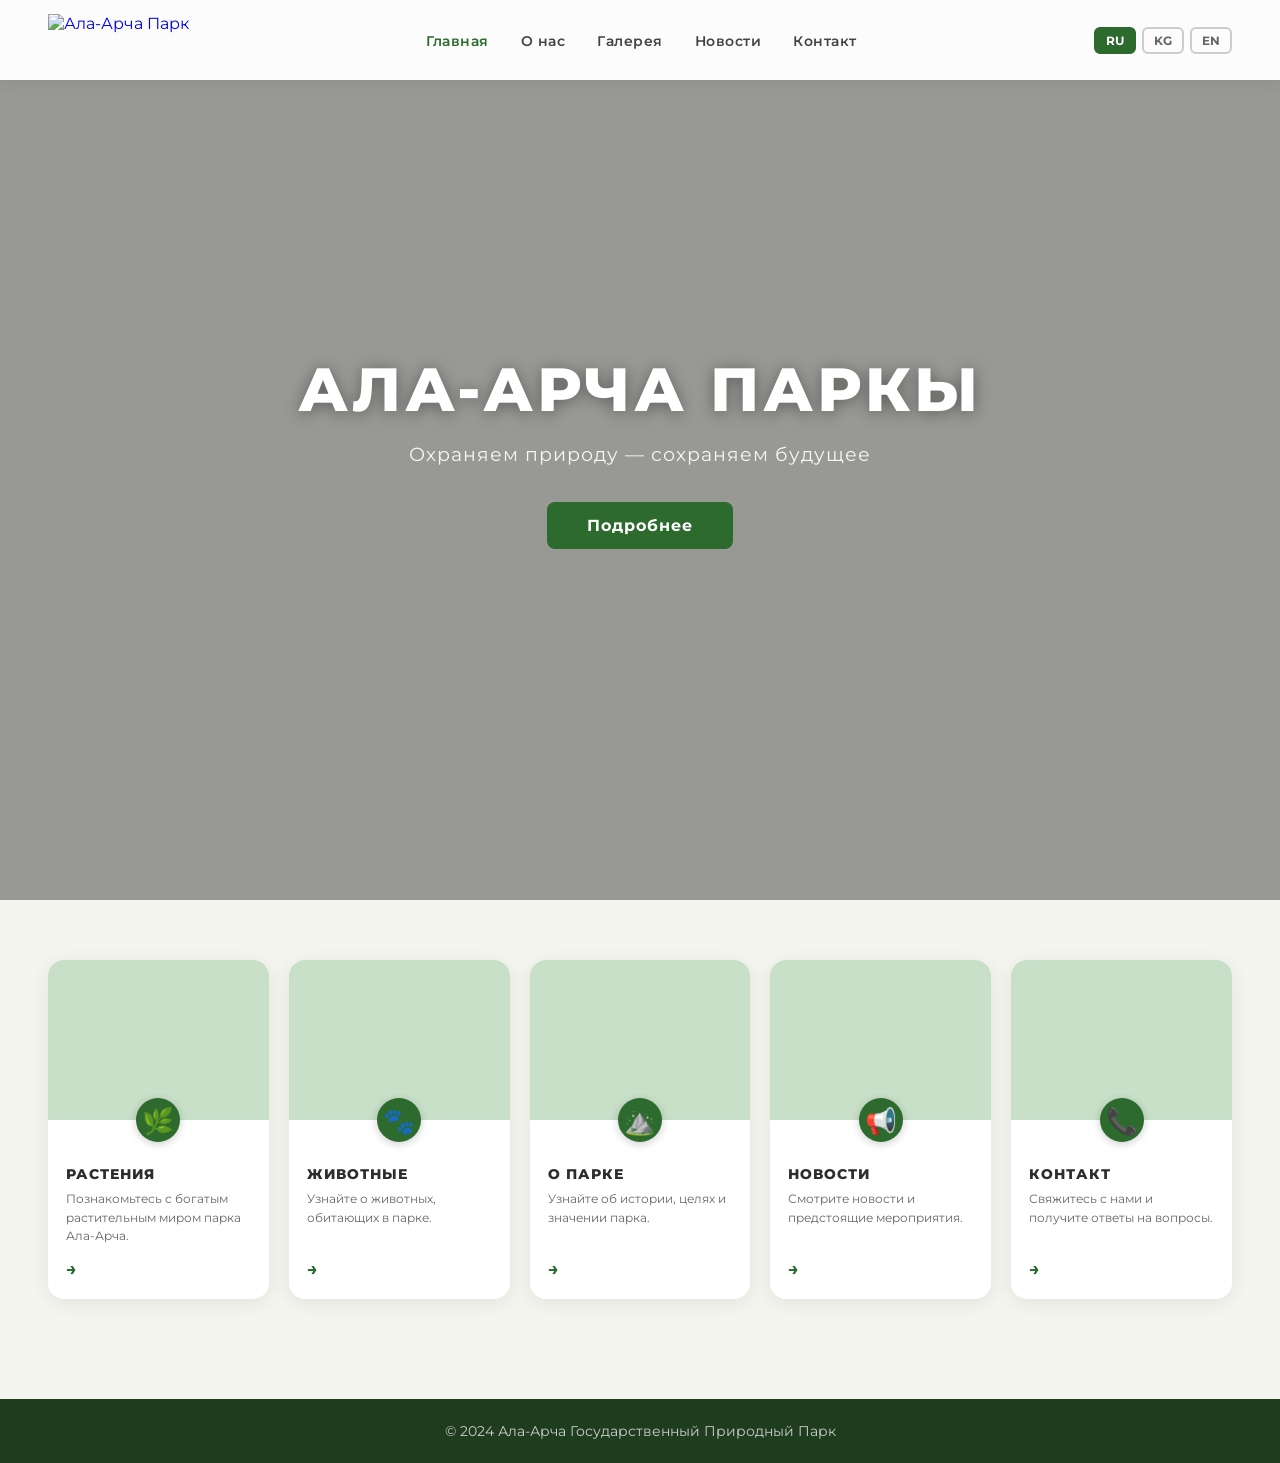
==== index.html @ 592f4a38 "Update site" ====
<!DOCTYPE html>
<html lang="ru">
<head>
  <meta charset="UTF-8" />
  <meta name="viewport" content="width=device-width, initial-scale=1.0"/>
  <title>Ала-Арча Парк</title>
  <link rel="stylesheet" href="style.css" />
  <link href="https://fonts.googleapis.com/css2?family=Montserrat:wght@400;600;700;800&display=swap" rel="stylesheet"/>
</head>
<body>

<!-- NAVBAR -->
<nav class="navbar">
  <a href="index.html" class="nav-logo">
    <img src="images/logo.png" alt="Ала-Арча Парк" />
  </a>
  <ul class="nav-links">
    <li><a href="index.html" class="active" data-i18n="nav_home">Башкы бет</a></li>
    <li><a href="about.html" data-i18n="nav_about">О нас</a></li>
    <li><a href="gallery.html" data-i18n="nav_gallery">Галерея</a></li>
    <li><a href="news.html" data-i18n="nav_news">Жаңылыктар</a></li>
    <li><a href="contact.html" data-i18n="nav_contact">Контакт</a></li>
  </ul>
  <div class="lang-switcher">
    <button onclick="setLang('ru')" class="lang-btn active-lang" id="btn-ru">RU</button>
    <button onclick="setLang('kg')" class="lang-btn" id="btn-kg">KG</button>
    <button onclick="setLang('en')" class="lang-btn" id="btn-en">EN</button>
  </div>
</nav>

<!-- HERO -->
<section class="hero">
  <div class="hero-overlay"></div>
  <div class="hero-content">
    <h1 data-i18n="hero_title">АЛА-АРЧА ПАРКЫ</h1>
    <p data-i18n="hero_subtitle">Жаратылышты коргоо — келечекти коргоо</p>
    <a href="about.html" class="btn-hero" data-i18n="hero_btn">Кененирээк</a>
  </div>
</section>

<!-- CARDS -->
<section class="cards-section">
  <div class="cards-grid">

    <a href="about.html" class="card">
      <div class="card-img" style="background-image:url('images/plants.jpg')"></div>
      <div class="card-icon">🌿</div>
      <div class="card-body">
        <h3 data-i18n="card1_title">ӨСҮМДҮКТӨР</h3>
        <p data-i18n="card1_desc">Арча паркынын бай өсүмдүк дүйнөсү менен таанышыңыз.</p>
        <span class="card-arrow">→</span>
      </div>
    </a>

    <a href="about.html" class="card">
      <div class="card-img" style="background-image:url('images/animals.jpg')"></div>
      <div class="card-icon">🐾</div>
      <div class="card-body">
        <h3 data-i18n="card2_title">ЖАНЫБАРЛАР</h3>
        <p data-i18n="card2_desc">Паркта жашаган жаныбарлар жөнүндө маалымат алыңыз.</p>
        <span class="card-arrow">→</span>
      </div>
    </a>

    <a href="about.html" class="card">
      <div class="card-img" style="background-image:url('images/park.jpg')"></div>
      <div class="card-icon">⛰️</div>
      <div class="card-body">
        <h3 data-i18n="card3_title">ПАРК ЖӨНҮНДӨ</h3>
        <p data-i18n="card3_desc">Тарыхы, максаты жана паркын маанисин тууралуу билиңиз.</p>
        <span class="card-arrow">→</span>
      </div>
    </a>

    <a href="news.html" class="card">
      <div class="card-img" style="background-image:url('images/news.jpg')"></div>
      <div class="card-icon">📢</div>
      <div class="card-body">
        <h3 data-i18n="card4_title">ЖАҢЫЛЫКТАР</h3>
        <p data-i18n="card4_desc">Жаңылыктарды жана иш-чараларды көрүңүз.</p>
        <span class="card-arrow">→</span>
      </div>
    </a>

    <a href="contact.html" class="card">
      <div class="card-img" style="background-image:url('images/contact.jpg')"></div>
      <div class="card-icon">📞</div>
      <div class="card-body">
        <h3 data-i18n="card5_title">КОНТАКТ</h3>
        <p data-i18n="card5_desc">Биз менен байланышып, суроолоруңузга жооп алыңыз.</p>
        <span class="card-arrow">→</span>
      </div>
    </a>

  </div>
</section>

<footer class="footer">
  <p data-i18n="footer_text">© 2024 Ала-Арча Мамлекеттик Жаратылыш Паркы</p>
</footer>

<script src="i18n.js"></script>
<script src="main.js"></script>
</body>
</html>
---- style.css ----
* {
  margin: 0;
  padding: 0;
  box-sizing: border-box;
}

body {
  font-family: 'Montserrat', sans-serif;
  background: #f5f5f0;
  color: #2d2d2d;
}

/* ===== NAVBAR ===== */
.navbar {
  position: fixed;
  top: 0;
  left: 0;
  right: 0;
  z-index: 100;
  display: flex;
  align-items: center;
  justify-content: space-between;
  padding: 14px 48px;
  background: rgba(255,255,255,0.97);
  box-shadow: 0 2px 16px rgba(0,0,0,0.08);
}

.nav-logo {
  display: flex;
  align-items: center;
  text-decoration: none;
}

.nav-logo img {
  height: 52px;
  width: auto;
  object-fit: contain;
  display: block;
}

.nav-links {
  display: flex;
  list-style: none;
  gap: 32px;
}

.nav-links a {
  text-decoration: none;
  font-size: 0.9rem;
  font-weight: 600;
  color: #444;
  letter-spacing: 0.5px;
  transition: color 0.2s;
}

.nav-links a:hover,
.nav-links a.active {
  color: #2d6a2d;
}

.lang-switcher {
  display: flex;
  gap: 6px;
}

.lang-btn {
  background: none;
  border: 2px solid #ccc;
  border-radius: 6px;
  padding: 4px 10px;
  font-size: 0.78rem;
  font-weight: 700;
  cursor: pointer;
  color: #666;
  font-family: 'Montserrat', sans-serif;
  transition: all 0.2s;
}

.lang-btn:hover,
.lang-btn.active-lang {
  background: #2d6a2d;
  border-color: #2d6a2d;
  color: #fff;
}

/* ===== HERO ===== */
.hero {
  position: relative;
  height: 100vh;
  min-height: 600px;
  background: url('images/hero.jpg') center/cover no-repeat;
  display: flex;
  align-items: center;
  justify-content: center;
  text-align: center;
}

.hero-overlay {
  position: absolute;
  inset: 0;
  background: rgba(0,0,0,0.38);
}

.hero-content {
  position: relative;
  z-index: 2;
  color: #fff;
}

.hero-content h1 {
  font-size: 3.8rem;
  font-weight: 800;
  letter-spacing: 4px;
  text-shadow: 0 2px 16px rgba(0,0,0,0.4);
  margin-bottom: 16px;
}

.hero-content p {
  font-size: 1.2rem;
  font-weight: 400;
  letter-spacing: 1px;
  margin-bottom: 36px;
  opacity: 0.92;
}

.btn-hero {
  display: inline-block;
  background: #2d6a2d;
  color: #fff;
  text-decoration: none;
  padding: 14px 40px;
  border-radius: 8px;
  font-size: 1rem;
  font-weight: 700;
  letter-spacing: 1px;
  transition: background 0.2s, transform 0.2s;
}

.btn-hero:hover {
  background: #1e4d1e;
  transform: translateY(-2px);
}

/* ===== CARDS SECTION ===== */
.cards-section {
  padding: 60px 48px;
  background: #f5f5f0;
}

.cards-grid {
  display: grid;
  grid-template-columns: repeat(5, 1fr);
  gap: 20px;
  max-width: 1300px;
  margin: 0 auto;
}

.card {
  background: #fff;
  border-radius: 16px;
  overflow: hidden;
  text-decoration: none;
  color: inherit;
  box-shadow: 0 4px 20px rgba(0,0,0,0.08);
  transition: transform 0.25s, box-shadow 0.25s;
  display: flex;
  flex-direction: column;
}

.card:hover {
  transform: translateY(-6px);
  box-shadow: 0 12px 32px rgba(0,0,0,0.14);
}

.card-img {
  height: 160px;
  background-size: cover;
  background-position: center;
  background-color: #c8dfc8;
  position: relative;
}

.card-icon {
  font-size: 1.6rem;
  background: #2d6a2d;
  color: #fff;
  width: 44px;
  height: 44px;
  border-radius: 50%;
  display: flex;
  align-items: center;
  justify-content: center;
  margin: -22px auto 0;
  position: relative;
  z-index: 2;
  box-shadow: 0 2px 8px rgba(0,0,0,0.2);
}

.card-body {
  padding: 16px 18px 20px;
  flex: 1;
  display: flex;
  flex-direction: column;
}

.card-body h3 {
  font-size: 0.85rem;
  font-weight: 800;
  letter-spacing: 1px;
  color: #2d2d2d;
  margin-bottom: 8px;
  margin-top: 8px;
}

.card-body p {
  font-size: 0.78rem;
  color: #666;
  line-height: 1.5;
  flex: 1;
}

.card-arrow {
  display: block;
  margin-top: 12px;
  font-size: 1.1rem;
  color: #2d6a2d;
  font-weight: 700;
}

/* ===== PAGE HERO (inner pages) ===== */
.page-hero {
  position: relative;
  height: 320px;
  background-size: cover;
  background-position: center;
  display: flex;
  align-items: center;
  justify-content: center;
  margin-top: 70px;
}

.page-hero-content {
  position: relative;
  z-index: 2;
  color: #fff;
  text-align: center;
}

.page-hero-content h1 {
  font-size: 2.8rem;
  font-weight: 800;
  letter-spacing: 3px;
  text-shadow: 0 2px 12px rgba(0,0,0,0.4);
}

/* ===== ABOUT PAGE ===== */
.about-section {
  padding: 70px 48px;
  max-width: 1200px;
  margin: 0 auto;
}

.about-container {
  display: grid;
  grid-template-columns: 1fr 420px;
  gap: 60px;
  align-items: start;
}

.about-text h2 {
  font-size: 1.9rem;
  font-weight: 800;
  color: #2d6a2d;
  margin-bottom: 20px;
}

.about-text p {
  font-size: 1rem;
  line-height: 1.8;
  color: #444;
  margin-bottom: 32px;
}

.about-text h3 {
  font-size: 1.2rem;
  font-weight: 700;
  color: #2d2d2d;
  margin-bottom: 20px;
}

.info-cards {
  display: flex;
  flex-direction: column;
  gap: 16px;
}

.info-card {
  display: flex;
  align-items: flex-start;
  gap: 16px;
  background: #fff;
  border-radius: 12px;
  padding: 18px 20px;
  box-shadow: 0 2px 12px rgba(0,0,0,0.07);
}

.info-icon {
  font-size: 1.8rem;
  flex-shrink: 0;
}

.info-card strong {
  display: block;
  font-size: 0.9rem;
  font-weight: 700;
  color: #2d6a2d;
  margin-bottom: 4px;
}

.info-card p {
  font-size: 0.88rem;
  color: #555;
  line-height: 1.5;
  margin: 0;
}

.about-image img {
  width: 100%;
  border-radius: 16px;
  box-shadow: 0 8px 32px rgba(0,0,0,0.12);
  object-fit: cover;
  height: 420px;
}

/* ===== GALLERY PAGE ===== */
.gallery-section {
  padding: 60px 48px;
  max-width: 1300px;
  margin: 0 auto;
}

.gallery-placeholder {
  text-align: center;
  font-size: 1.1rem;
  color: #888;
  padding: 60px 0;
  font-style: italic;
}

.gallery-grid {
  display: grid;
  grid-template-columns: repeat(3, 1fr);
  gap: 20px;
}

.gallery-grid img {
  width: 100%;
  height: 240px;
  object-fit: cover;
  border-radius: 12px;
  box-shadow: 0 4px 16px rgba(0,0,0,0.1);
  transition: transform 0.25s;
}

.gallery-grid img:hover {
  transform: scale(1.03);
}

/* ===== NEWS PAGE ===== */
.news-section {
  padding: 60px 48px;
  max-width: 1100px;
  margin: 0 auto;
}

.news-grid {
  display: grid;
  grid-template-columns: repeat(2, 1fr);
  gap: 28px;
}

.news-card {
  background: #fff;
  border-radius: 14px;
  overflow: hidden;
  box-shadow: 0 4px 16px rgba(0,0,0,0.08);
}

.news-card img {
  width: 100%;
  height: 200px;
  object-fit: cover;
}

.news-card-body {
  padding: 20px;
}

.news-card-body h3 {
  font-size: 1rem;
  font-weight: 700;
  color: #2d2d2d;
  margin-bottom: 8px;
}

.news-card-body p {
  font-size: 0.85rem;
  color: #666;
  line-height: 1.6;
}

.news-date {
  font-size: 0.75rem;
  color: #2d6a2d;
  font-weight: 600;
  margin-bottom: 8px;
}

/* ===== CONTACT PAGE ===== */
.contact-section {
  padding: 60px 48px;
  max-width: 1000px;
  margin: 0 auto;
}

.contact-grid {
  display: grid;
  grid-template-columns: repeat(3, 1fr);
  gap: 28px;
  margin-top: 20px;
}

.contact-card {
  background: #fff;
  border-radius: 14px;
  padding: 36px 24px;
  text-align: center;
  box-shadow: 0 4px 16px rgba(0,0,0,0.08);
}

.contact-icon {
  font-size: 2.4rem;
  margin-bottom: 14px;
}

.contact-card h3 {
  font-size: 1rem;
  font-weight: 700;
  color: #2d6a2d;
  margin-bottom: 10px;
}

.contact-card p {
  font-size: 0.88rem;
  color: #666;
  line-height: 1.6;
}

/* ===== FOOTER ===== */
.footer {
  background: #1e3d1e;
  color: #ccc;
  text-align: center;
  padding: 24px;
  font-size: 0.85rem;
  margin-top: 40px;
}

/* ===== RESPONSIVE ===== */
@media (max-width: 1100px) {
  .cards-grid {
    grid-template-columns: repeat(3, 1fr);
  }
}

@media (max-width: 768px) {
  .navbar {
    padding: 12px 20px;
    flex-wrap: wrap;
    gap: 10px;
  }

  .nav-links {
    gap: 16px;
    flex-wrap: wrap;
  }

  .hero-content h1 {
    font-size: 2.2rem;
  }

  .cards-section {
    padding: 40px 20px;
  }

  .cards-grid {
    grid-template-columns: repeat(2, 1fr);
  }

  .about-container {
    grid-template-columns: 1fr;
  }

  .about-section {
    padding: 40px 20px;
  }

  .contact-grid {
    grid-template-columns: 1fr;
  }

  .gallery-grid {
    grid-template-columns: repeat(2, 1fr);
  }

  .news-grid {
    grid-template-columns: 1fr;
  }
}

@media (max-width: 480px) {
  .cards-grid {
    grid-template-columns: 1fr;
  }

  .gallery-grid {
    grid-template-columns: 1fr;
  }
}
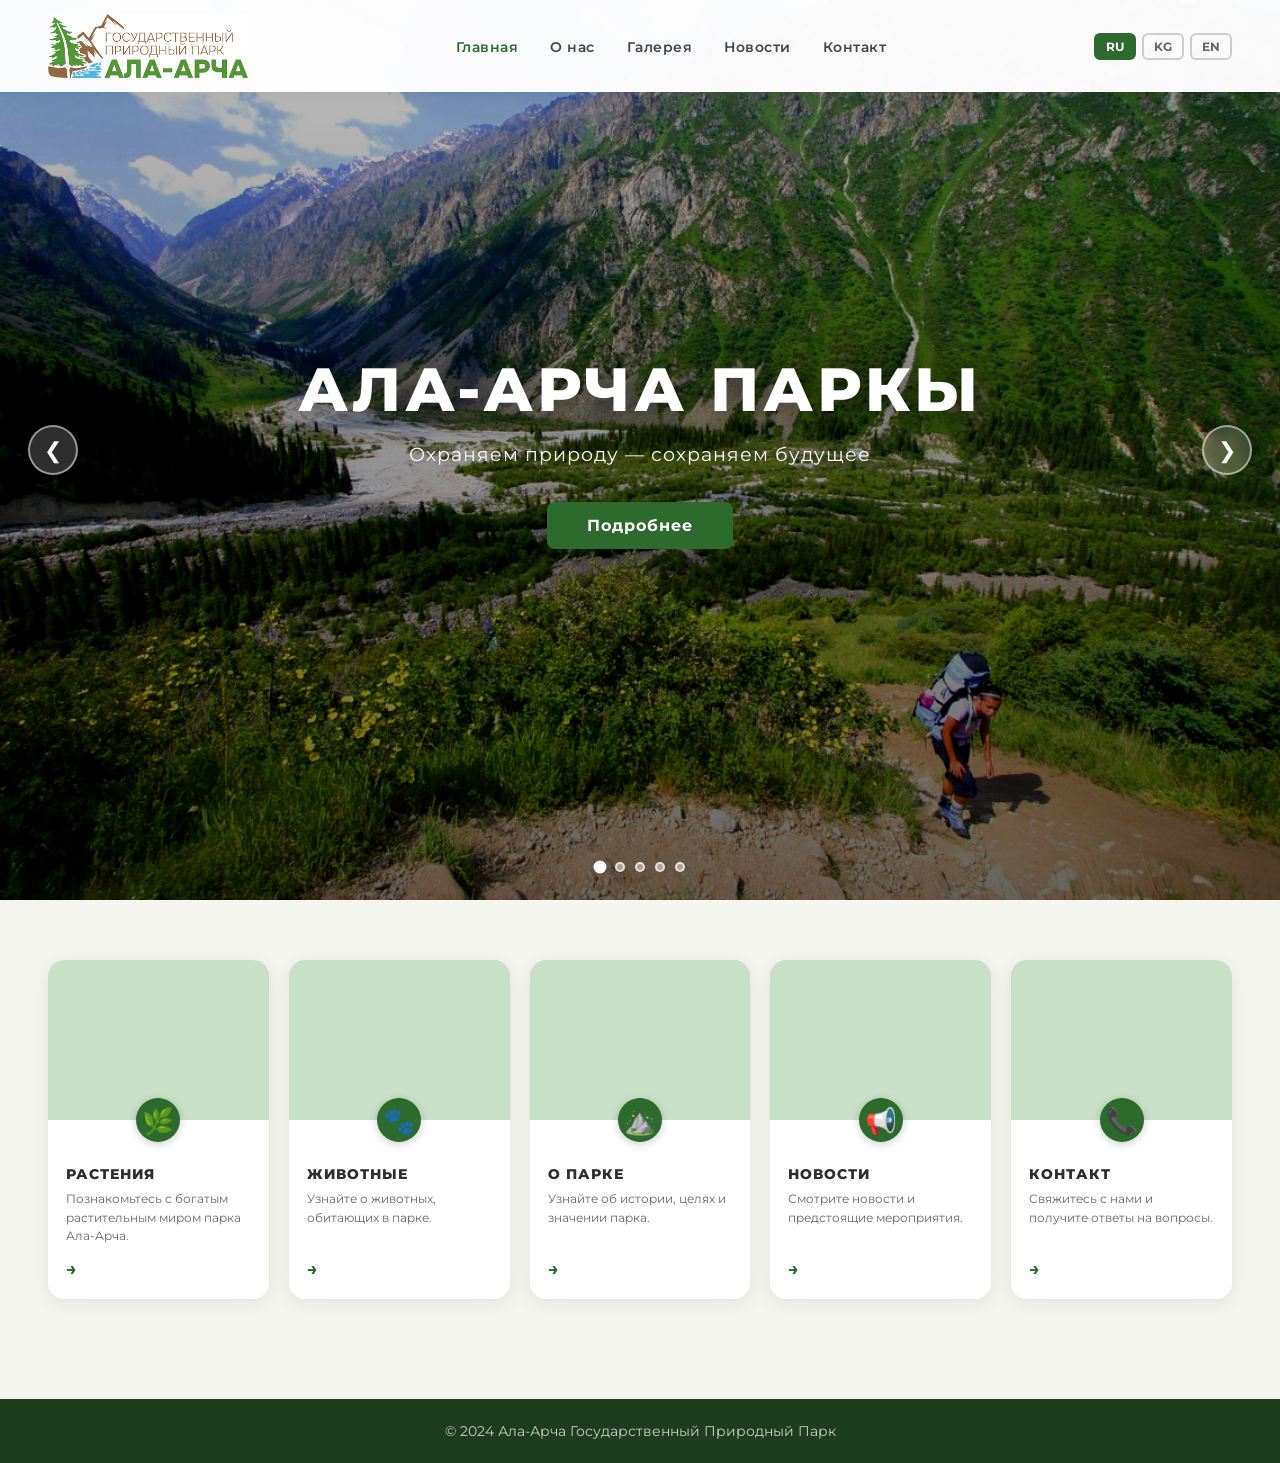
==== commit 28de78d6: "picture" ====
--- a/index.html
+++ b/index.html
@@ -28,14 +28,25 @@
   </div>
 </nav>
 
-<!-- HERO -->
+<!-- HERO SLIDER -->
 <section class="hero">
+  <div class="slider-3d">
+    <div class="slide active" style="background-image:url('images/slide2.jpg')"></div>
+    <div class="slide" style="background-image:url('images/slide3.jpg')"></div>
+    <div class="slide" style="background-image:url('images/slide1.jpg')"></div>
+    <div class="slide" style="background-image:url('images/slide4.jpg')"></div>
+    <div class="slide" style="background-image:url('images/slide5.jpg')"></div>
+  </div>
   <div class="hero-overlay"></div>
   <div class="hero-content">
     <h1 data-i18n="hero_title">АЛА-АРЧА ПАРКЫ</h1>
     <p data-i18n="hero_subtitle">Жаратылышты коргоо — келечекти коргоо</p>
     <a href="about.html" class="btn-hero" data-i18n="hero_btn">Кененирээк</a>
   </div>
+  <!-- Slider controls -->
+  <button class="slider-btn slider-prev" onclick="changeSlide(-1)">&#10094;</button>
+  <button class="slider-btn slider-next" onclick="changeSlide(1)">&#10095;</button>
+  <div class="slider-dots" id="sliderDots"></div>
 </section>
 
 <!-- CARDS -->
--- a/style.css
+++ b/style.css
@@ -32,7 +32,7 @@
 }
 
 .nav-logo img {
-  height: 52px;
+  height: 64px;
   width: auto;
   object-fit: contain;
   display: block;
@@ -83,27 +83,85 @@
   color: #fff;
 }
 
-/* ===== HERO ===== */
+/* ===== HERO SLIDER ===== */
 .hero {
   position: relative;
   height: 100vh;
   min-height: 600px;
-  background: url('images/hero.jpg') center/cover no-repeat;
   display: flex;
   align-items: center;
   justify-content: center;
   text-align: center;
+  overflow: hidden;
+}
+
+.slider-3d {
+  position: absolute;
+  inset: 0;
+  perspective: 1200px;
+  transform-style: preserve-3d;
+}
+
+.slide {
+  position: absolute;
+  inset: 0;
+  background-size: cover;
+  background-position: center;
+  opacity: 0;
+  transform: scale(1.08) translateZ(-80px) rotateY(8deg);
+  transition: opacity 1.2s cubic-bezier(.77,0,.175,1),
+              transform 1.4s cubic-bezier(.77,0,.175,1);
+  will-change: transform, opacity;
+}
+
+.slide.active {
+  opacity: 1;
+  transform: scale(1) translateZ(0px) rotateY(0deg);
+  z-index: 1;
+}
+
+.slide.prev-slide {
+  opacity: 0;
+  transform: scale(0.94) translateZ(-120px) rotateY(-10deg);
+  z-index: 0;
+}
+
+.slide.next-enter {
+  opacity: 0;
+  transform: scale(1.1) translateZ(-60px) rotateY(12deg);
+}
+
+/* Ken Burns zoom on active slide */
+.slide.active::after {
+  content: '';
+  position: absolute;
+  inset: 0;
+  background: inherit;
+  background-size: cover;
+  background-position: center;
+  animation: kenburns 8s ease-in-out infinite alternate;
+}
+
+@keyframes kenburns {
+  0%   { transform: scale(1)    translate(0, 0); }
+  100% { transform: scale(1.06) translate(-1%, -1%); }
 }
 
 .hero-overlay {
   position: absolute;
   inset: 0;
-  background: rgba(0,0,0,0.38);
+  background: linear-gradient(
+    to bottom,
+    rgba(0,0,0,0.25) 0%,
+    rgba(0,0,0,0.45) 60%,
+    rgba(0,0,0,0.6) 100%
+  );
+  z-index: 2;
 }
 
 .hero-content {
   position: relative;
-  z-index: 2;
+  z-index: 3;
   color: #fff;
 }
 
@@ -111,8 +169,9 @@
   font-size: 3.8rem;
   font-weight: 800;
   letter-spacing: 4px;
-  text-shadow: 0 2px 16px rgba(0,0,0,0.4);
+  text-shadow: 0 2px 24px rgba(0,0,0,0.5);
   margin-bottom: 16px;
+  animation: fadeUp 1s ease both;
 }
 
 .hero-content p {
@@ -121,6 +180,12 @@
   letter-spacing: 1px;
   margin-bottom: 36px;
   opacity: 0.92;
+  animation: fadeUp 1s ease 0.2s both;
+}
+
+@keyframes fadeUp {
+  from { opacity: 0; transform: translateY(30px); }
+  to   { opacity: 1; transform: translateY(0); }
 }
 
 .btn-hero {
@@ -134,12 +199,67 @@
   font-weight: 700;
   letter-spacing: 1px;
   transition: background 0.2s, transform 0.2s;
+  animation: fadeUp 1s ease 0.4s both;
 }
 
 .btn-hero:hover {
   background: #1e4d1e;
   transform: translateY(-2px);
 }
+
+/* Slider nav buttons */
+.slider-btn {
+  position: absolute;
+  top: 50%;
+  transform: translateY(-50%);
+  z-index: 10;
+  background: rgba(255,255,255,0.18);
+  border: 2px solid rgba(255,255,255,0.5);
+  color: #fff;
+  font-size: 1.4rem;
+  width: 50px;
+  height: 50px;
+  border-radius: 50%;
+  cursor: pointer;
+  backdrop-filter: blur(6px);
+  transition: background 0.2s, transform 0.2s;
+}
+
+.slider-btn:hover {
+  background: rgba(255,255,255,0.35);
+  transform: translateY(-50%) scale(1.1);
+}
+
+.slider-prev { left: 28px; }
+.slider-next { right: 28px; }
+
+/* Slider dots */
+.slider-dots {
+  position: absolute;
+  bottom: 28px;
+  left: 50%;
+  transform: translateX(-50%);
+  z-index: 10;
+  display: flex;
+  gap: 10px;
+}
+
+.dot {
+  width: 10px;
+  height: 10px;
+  border-radius: 50%;
+  background: rgba(255,255,255,0.45);
+  border: 2px solid rgba(255,255,255,0.7);
+  cursor: pointer;
+  transition: background 0.3s, transform 0.3s;
+}
+
+.dot.active {
+  background: #fff;
+  transform: scale(1.3);
+}
+
+
 
 /* ===== CARDS SECTION ===== */
 .cards-section {
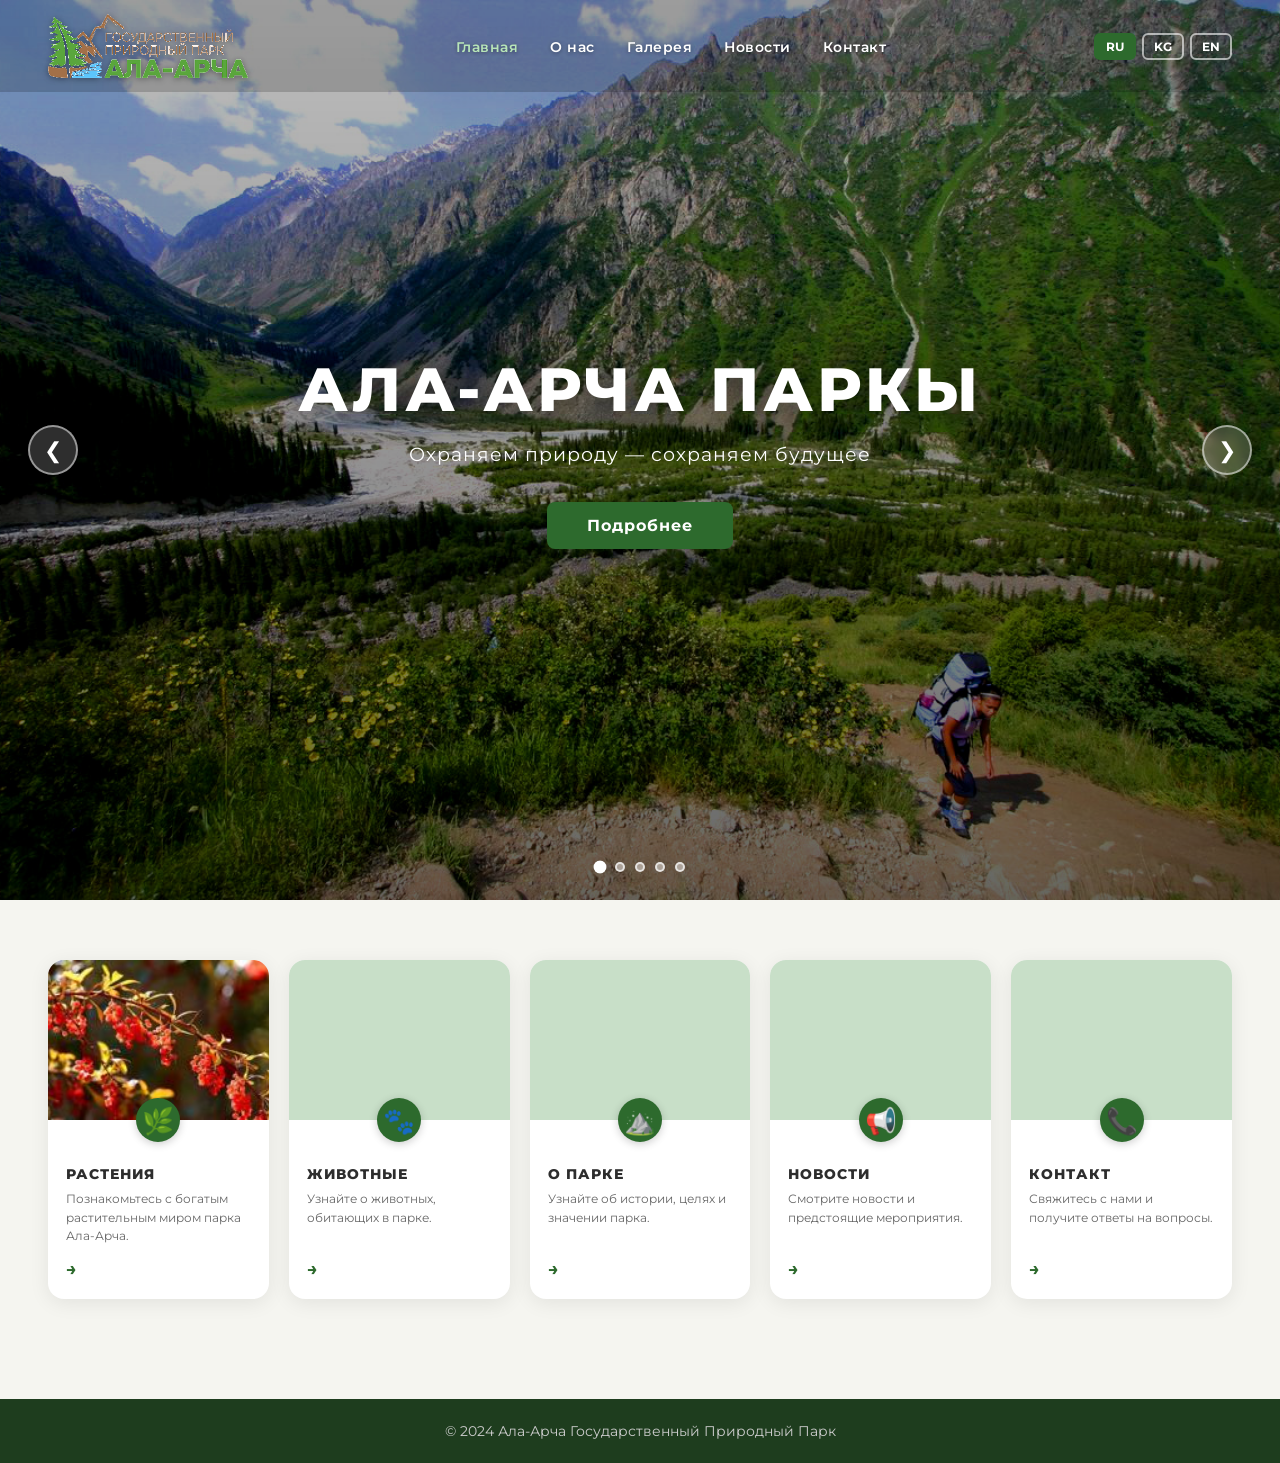
==== commit 2de0dbf8: "flora" ====
--- a/index.html
+++ b/index.html
@@ -53,7 +53,7 @@
 <section class="cards-section">
   <div class="cards-grid">
 
-    <a href="about.html" class="card">
+    <a href="plants.html" class="card">
       <div class="card-img" style="background-image:url('images/plants.jpg')"></div>
       <div class="card-icon">🌿</div>
       <div class="card-body">
--- a/style.css
+++ b/style.css
@@ -9,6 +9,8 @@
   background: #f5f5f0;
   color: #2d2d2d;
 }
+
+/* Hero идёт под навбаром — навбар прозрачный поверх */
 
 /* ===== NAVBAR ===== */
 .navbar {
@@ -23,6 +25,50 @@
   padding: 14px 48px;
   background: rgba(255,255,255,0.97);
   box-shadow: 0 2px 16px rgba(0,0,0,0.08);
+  transition: background 0.3s, box-shadow 0.3s;
+}
+
+/* Прозрачный навбар поверх слайдера на главной */
+.navbar.hero-nav {
+  background: rgba(0,0,0,0.18);
+  box-shadow: none;
+}
+
+.navbar.hero-nav .nav-links a {
+  color: #fff;
+  text-shadow: 0 1px 4px rgba(0,0,0,0.4);
+}
+
+.navbar.hero-nav .nav-links a:hover,
+.navbar.hero-nav .nav-links a.active {
+  color: #b8e6b8;
+}
+
+.navbar.hero-nav .lang-btn {
+  color: #fff;
+  border-color: rgba(255,255,255,0.6);
+}
+
+.navbar.hero-nav .lang-btn.active-lang {
+  background: #2d6a2d;
+  border-color: #2d6a2d;
+  color: #fff;
+}
+
+/* После скролла — белый навбар */
+.navbar.scrolled {
+  background: rgba(255,255,255,0.97);
+  box-shadow: 0 2px 16px rgba(0,0,0,0.08);
+}
+
+.navbar.scrolled .nav-links a {
+  color: #444;
+  text-shadow: none;
+}
+
+.navbar.scrolled .lang-btn {
+  color: #666;
+  border-color: #ccc;
 }
 
 .nav-logo {
@@ -38,6 +84,10 @@
   display: block;
 }
 
+/* На тёмном навбаре поверх слайдера — логотип чуть светлее */
+.navbar.hero-nav .nav-logo img {
+  filter: drop-shadow(0 1px 3px rgba(0,0,0,0.4)) brightness(1.1);
+}
 .nav-links {
   display: flex;
   list-style: none;
@@ -93,6 +143,7 @@
   justify-content: center;
   text-align: center;
   overflow: hidden;
+  margin-top: 0;
 }
 
 .slider-3d {
@@ -452,6 +503,99 @@
   height: 420px;
 }
 
+/* ===== PLANTS PAGE ===== */
+.plants-intro {
+  background: #fff;
+  padding: 50px 48px 30px;
+}
+
+.plants-intro-inner {
+  max-width: 900px;
+  margin: 0 auto;
+  border-left: 5px solid #2d6a2d;
+  padding-left: 28px;
+}
+
+.plants-intro-inner p {
+  font-size: 1.05rem;
+  line-height: 1.85;
+  color: #444;
+  margin-bottom: 16px;
+}
+
+.plants-intro-inner strong {
+  color: #2d6a2d;
+}
+
+.plants-section {
+  padding: 50px 48px 70px;
+  max-width: 1300px;
+  margin: 0 auto;
+}
+
+.plants-section-title {
+  font-size: 1.8rem;
+  font-weight: 800;
+  color: #2d6a2d;
+  margin-bottom: 36px;
+  text-align: center;
+  letter-spacing: 1px;
+}
+
+.plants-grid {
+  display: grid;
+  grid-template-columns: repeat(3, 1fr);
+  gap: 28px;
+}
+
+.plant-card {
+  background: #fff;
+  border-radius: 16px;
+  overflow: hidden;
+  box-shadow: 0 4px 20px rgba(0,0,0,0.09);
+  transition: transform 0.25s, box-shadow 0.25s;
+}
+
+.plant-card:hover {
+  transform: translateY(-6px);
+  box-shadow: 0 12px 32px rgba(0,0,0,0.14);
+}
+
+.plant-img-wrap {
+  width: 100%;
+  height: 240px;
+  overflow: hidden;
+}
+
+.plant-img-wrap img {
+  width: 100%;
+  height: 100%;
+  object-fit: cover;
+  transition: transform 0.5s ease;
+  display: block;
+}
+
+.plant-card:hover .plant-img-wrap img {
+  transform: scale(1.06);
+}
+
+.plant-card-body {
+  padding: 20px 22px 24px;
+}
+
+.plant-card-body h3 {
+  font-size: 1.05rem;
+  font-weight: 700;
+  color: #2d2d2d;
+  margin-bottom: 10px;
+}
+
+.plant-card-body p {
+  font-size: 0.88rem;
+  color: #666;
+  line-height: 1.65;
+}
+
 /* ===== GALLERY PAGE ===== */
 .gallery-section {
   padding: 60px 48px;
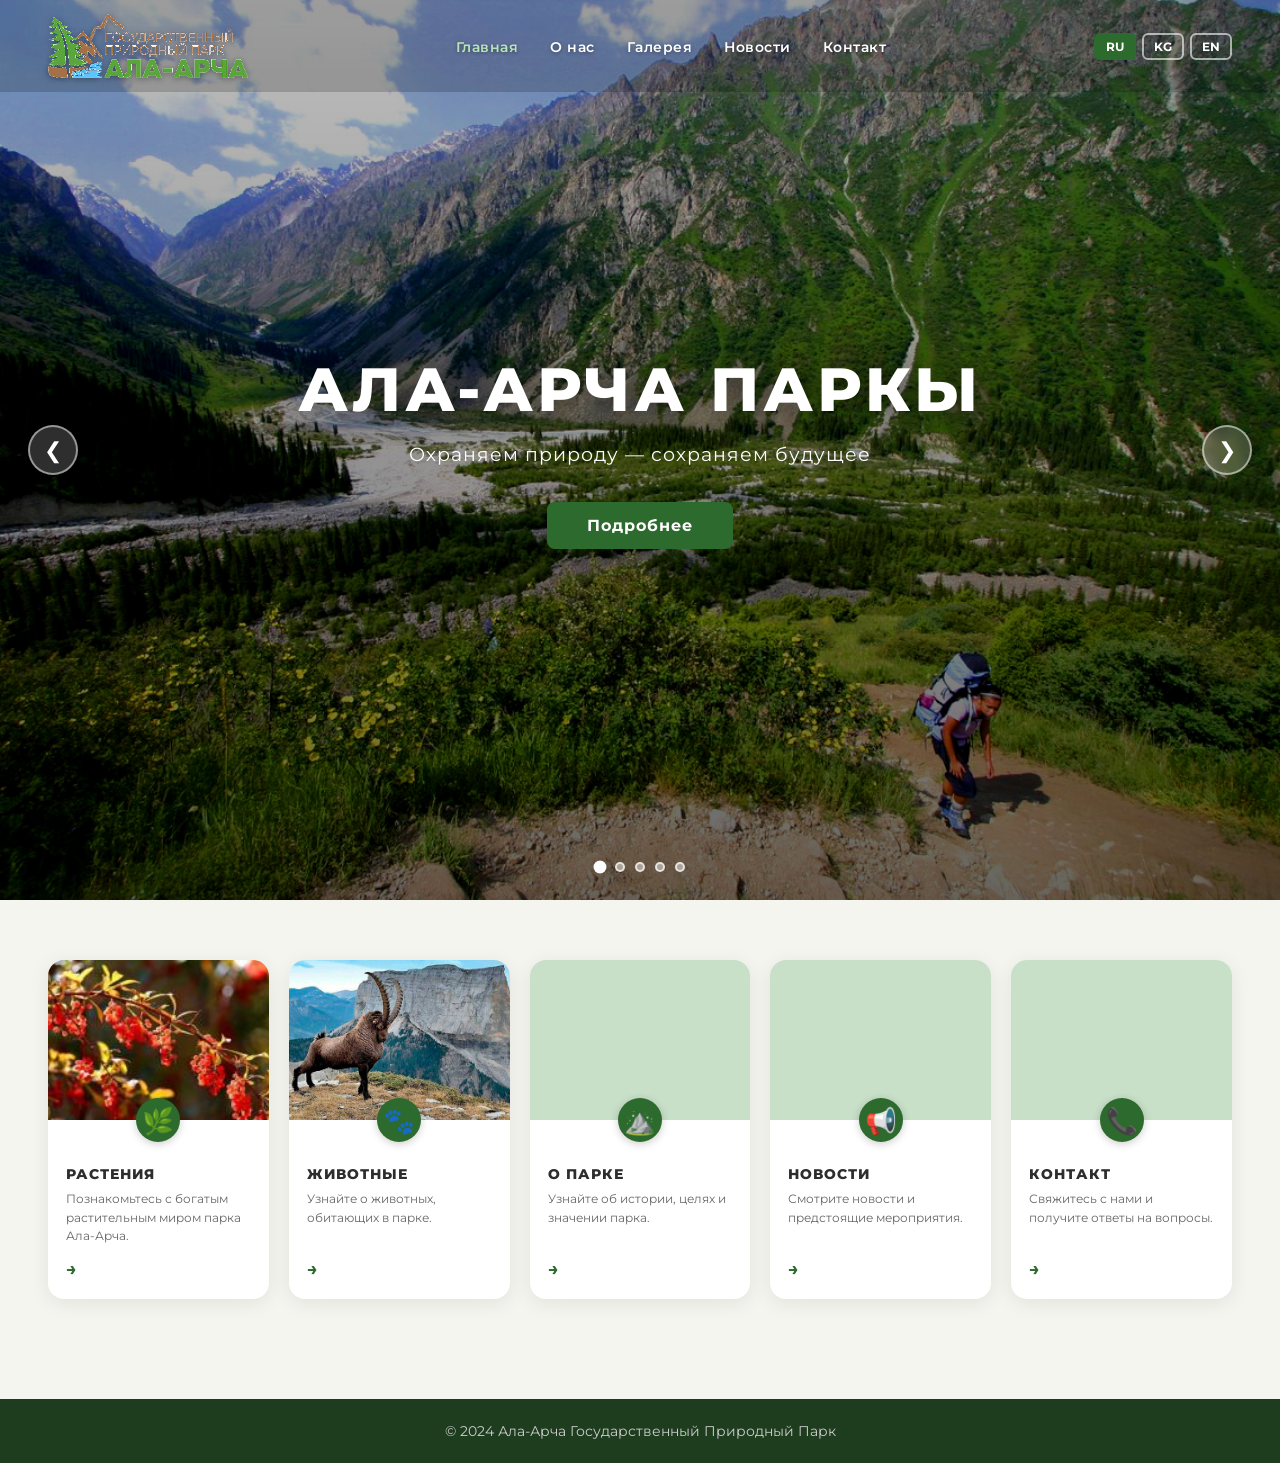
==== commit c905cbde: "fauna" ====
--- a/index.html
+++ b/index.html
@@ -63,8 +63,8 @@
       </div>
     </a>
 
-    <a href="about.html" class="card">
-      <div class="card-img" style="background-image:url('images/animals.jpg')"></div>
+    <a href="animals.html" class="card">
+      <div class="card-img" style="background-image:url('images/animals_hero.jpg')"></div>
       <div class="card-icon">🐾</div>
       <div class="card-body">
         <h3 data-i18n="card2_title">ЖАНЫБАРЛАР</h3>
--- a/style.css
+++ b/style.css
@@ -401,13 +401,14 @@
 /* ===== PAGE HERO (inner pages) ===== */
 .page-hero {
   position: relative;
-  height: 320px;
+  height: 420px;
   background-size: cover;
   background-position: center;
   display: flex;
   align-items: center;
   justify-content: center;
-  margin-top: 70px;
+  margin-top: 0;
+  padding-top: 70px; /* компенсация высоты навбара */
 }
 
 .page-hero-content {
@@ -421,7 +422,16 @@
   font-size: 2.8rem;
   font-weight: 800;
   letter-spacing: 3px;
-  text-shadow: 0 2px 12px rgba(0,0,0,0.4);
+  text-shadow: 0 2px 16px rgba(0,0,0,0.6);
+}
+
+/* Оверлей на page-hero — лёгкий, не мутный */
+.page-hero .hero-overlay {
+  background: linear-gradient(
+    to bottom,
+    rgba(0,0,0,0.15) 0%,
+    rgba(0,0,0,0.35) 100%
+  );
 }
 
 /* ===== ABOUT PAGE ===== */
@@ -504,6 +514,81 @@
 }
 
 /* ===== PLANTS PAGE ===== */
+
+/* Hero на странице растений — под навбаром без белой полосы */
+.plants-hero {
+  position: relative;
+  height: 480px;
+  background: url('images/flora_buzina.jpg') center/cover no-repeat;
+  display: flex;
+  align-items: center;
+  justify-content: center;
+  text-align: center;
+  margin-top: 0;
+}
+
+.plants-hero-overlay {
+  position: absolute;
+  inset: 0;
+  background: linear-gradient(
+    to bottom,
+    rgba(0,0,0,0.3) 0%,
+    rgba(0,0,0,0.2) 60%,
+    rgba(0,0,0,0.45) 100%
+  );
+}
+
+.plants-hero-content {
+  position: relative;
+  z-index: 2;
+  padding-top: 70px;
+}
+
+.plants-hero-content h1 {
+  font-size: 3rem;
+  font-weight: 800;
+  color: #fff;
+  letter-spacing: 3px;
+  text-shadow: 0 2px 16px rgba(0,0,0,0.5);
+}
+
+/* Hero на странице животных */
+.animals-hero {
+  position: relative;
+  height: 480px;
+  background: url('images/animals_hero.jpg') center/cover no-repeat;
+  display: flex;
+  align-items: center;
+  justify-content: center;
+  text-align: center;
+  margin-top: 0;
+}
+
+.animals-hero-overlay {
+  position: absolute;
+  inset: 0;
+  background: linear-gradient(
+    to bottom,
+    rgba(0,0,0,0.25) 0%,
+    rgba(0,0,0,0.15) 50%,
+    rgba(0,0,0,0.45) 100%
+  );
+}
+
+.animals-hero-content {
+  position: relative;
+  z-index: 2;
+  padding-top: 70px;
+}
+
+.animals-hero-content h1 {
+  font-size: 3rem;
+  font-weight: 800;
+  color: #fff;
+  letter-spacing: 3px;
+  text-shadow: 0 2px 16px rgba(0,0,0,0.5);
+}
+
 .plants-intro {
   background: #fff;
   padding: 50px 48px 30px;
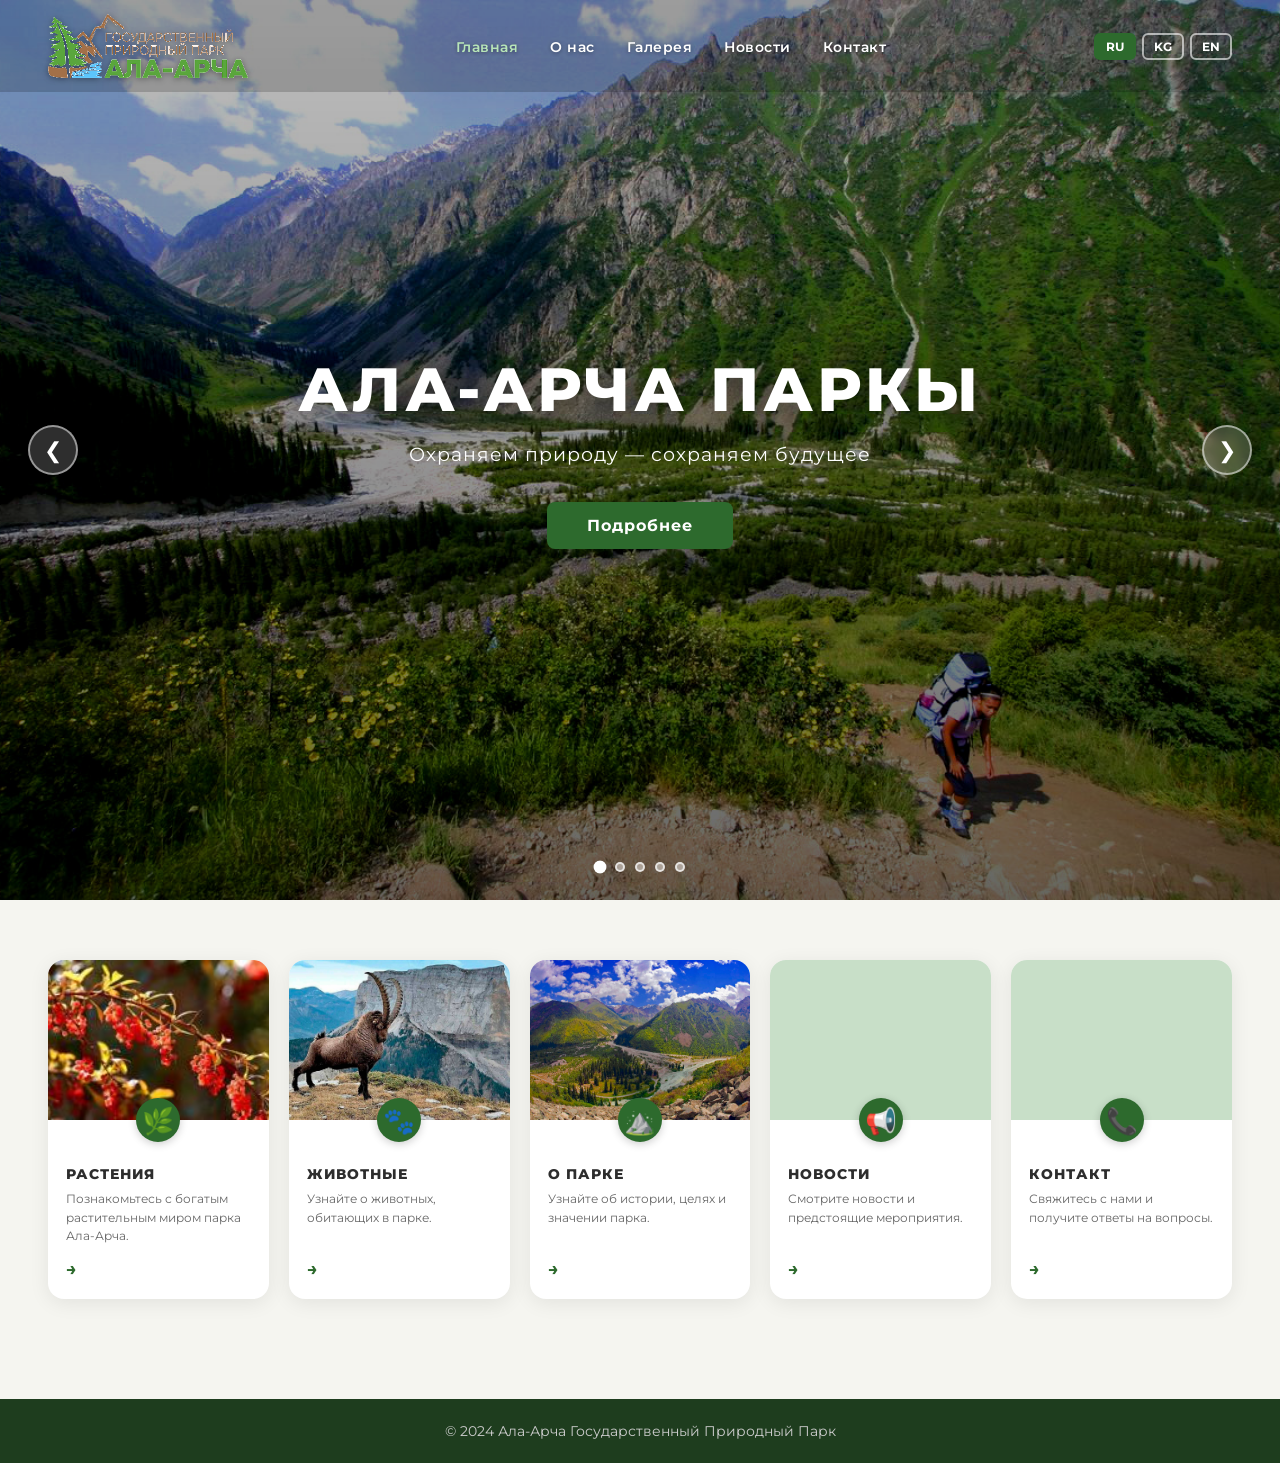
==== commit 073842ec: "parkinfo" ====
--- a/index.html
+++ b/index.html
@@ -16,7 +16,7 @@
   </a>
   <ul class="nav-links">
     <li><a href="index.html" class="active" data-i18n="nav_home">Башкы бет</a></li>
-    <li><a href="about.html" data-i18n="nav_about">О нас</a></li>
+    <li><a href="park-info.html" data-i18n="nav_about">О нас</a></li>
     <li><a href="gallery.html" data-i18n="nav_gallery">Галерея</a></li>
     <li><a href="news.html" data-i18n="nav_news">Жаңылыктар</a></li>
     <li><a href="contact.html" data-i18n="nav_contact">Контакт</a></li>
@@ -41,7 +41,7 @@
   <div class="hero-content">
     <h1 data-i18n="hero_title">АЛА-АРЧА ПАРКЫ</h1>
     <p data-i18n="hero_subtitle">Жаратылышты коргоо — келечекти коргоо</p>
-    <a href="about.html" class="btn-hero" data-i18n="hero_btn">Кененирээк</a>
+    <a href="park-info.html" class="btn-hero" data-i18n="hero_btn">Кененирээк</a>
   </div>
   <!-- Slider controls -->
   <button class="slider-btn slider-prev" onclick="changeSlide(-1)">&#10094;</button>
@@ -73,8 +73,8 @@
       </div>
     </a>
 
-    <a href="about.html" class="card">
-      <div class="card-img" style="background-image:url('images/park.jpg')"></div>
+    <a href="park-info.html" class="card">
+      <div class="card-img" style="background-image:url('images/slide3.jpg')"></div>
       <div class="card-icon">⛰️</div>
       <div class="card-body">
         <h3 data-i18n="card3_title">ПАРК ЖӨНҮНДӨ</h3>
--- a/style.css
+++ b/style.css
@@ -681,6 +681,245 @@
   line-height: 1.65;
 }
 
+/* ===== PARK INFO PAGE ===== */
+.parkinfo-hero {
+  position: relative;
+  height: 420px;
+  background: url('images/slide3.jpg') center/cover no-repeat;
+  display: flex;
+  align-items: center;
+  justify-content: center;
+  text-align: center;
+  margin-top: 0;
+}
+
+.parkinfo-hero-overlay {
+  position: absolute;
+  inset: 0;
+  background: linear-gradient(to bottom, rgba(0,0,0,0.3), rgba(0,0,0,0.55));
+}
+
+.parkinfo-hero-content {
+  position: relative;
+  z-index: 2;
+  padding-top: 70px;
+  padding: 70px 40px 0;
+  max-width: 900px;
+}
+
+.parkinfo-hero-content h1 {
+  font-size: 2.4rem;
+  font-weight: 800;
+  color: #fff;
+  letter-spacing: 2px;
+  text-shadow: 0 2px 20px rgba(0,0,0,0.6);
+  line-height: 1.3;
+}
+
+.parkinfo-section {
+  padding: 60px 48px 80px;
+  background: #f5f5f0;
+}
+
+.parkinfo-container {
+  max-width: 1200px;
+  margin: 0 auto;
+  display: grid;
+  grid-template-columns: 240px 1fr;
+  gap: 48px;
+  align-items: start;
+}
+
+/* Sidebar TOC */
+.parkinfo-toc {
+  position: sticky;
+  top: 90px;
+  background: #fff;
+  border-radius: 14px;
+  padding: 24px 20px;
+  box-shadow: 0 4px 16px rgba(0,0,0,0.08);
+}
+
+.parkinfo-toc h3 {
+  font-size: 0.85rem;
+  font-weight: 800;
+  color: #2d6a2d;
+  letter-spacing: 1px;
+  margin-bottom: 14px;
+  text-transform: uppercase;
+}
+
+.parkinfo-toc ul {
+  list-style: none;
+  display: flex;
+  flex-direction: column;
+  gap: 6px;
+}
+
+.parkinfo-toc a {
+  text-decoration: none;
+  font-size: 0.8rem;
+  color: #555;
+  font-weight: 500;
+  padding: 4px 8px;
+  border-radius: 6px;
+  display: block;
+  transition: background 0.2s, color 0.2s;
+}
+
+.parkinfo-toc a:hover {
+  background: #e8f5e8;
+  color: #2d6a2d;
+}
+
+/* Content blocks */
+.parkinfo-content {
+  display: flex;
+  flex-direction: column;
+  gap: 40px;
+}
+
+.parkinfo-block {
+  background: #fff;
+  border-radius: 16px;
+  padding: 32px 36px;
+  box-shadow: 0 4px 16px rgba(0,0,0,0.07);
+  scroll-margin-top: 90px;
+}
+
+.parkinfo-block h2 {
+  font-size: 1.25rem;
+  font-weight: 800;
+  color: #2d6a2d;
+  margin-bottom: 18px;
+  padding-bottom: 10px;
+  border-bottom: 2px solid #e8f5e8;
+}
+
+.parkinfo-block p {
+  font-size: 0.95rem;
+  line-height: 1.85;
+  color: #444;
+  margin-bottom: 14px;
+}
+
+.parkinfo-block p:last-child { margin-bottom: 0; }
+
+.parkinfo-block strong { color: #2d6a2d; }
+
+/* Tag list */
+.parkinfo-list {
+  display: flex;
+  flex-wrap: wrap;
+  gap: 10px;
+  margin: 16px 0;
+}
+
+.parkinfo-list span {
+  background: #e8f5e8;
+  color: #2d6a2d;
+  font-size: 0.82rem;
+  font-weight: 600;
+  padding: 6px 14px;
+  border-radius: 20px;
+}
+
+/* Objects */
+.parkinfo-objects {
+  display: flex;
+  flex-direction: column;
+  gap: 14px;
+  margin-top: 8px;
+}
+
+.parkinfo-obj {
+  display: flex;
+  align-items: flex-start;
+  gap: 14px;
+  background: #f9fdf9;
+  border-radius: 10px;
+  padding: 14px 18px;
+  border-left: 4px solid #2d6a2d;
+}
+
+.obj-icon {
+  font-size: 1.6rem;
+  flex-shrink: 0;
+}
+
+.parkinfo-obj strong {
+  display: block;
+  font-size: 0.95rem;
+  margin-bottom: 4px;
+}
+
+.parkinfo-obj p {
+  font-size: 0.85rem;
+  color: #666;
+  margin: 0;
+}
+
+/* Zones */
+.parkinfo-zones {
+  display: grid;
+  grid-template-columns: repeat(3, 1fr);
+  gap: 16px;
+  margin-top: 8px;
+}
+
+.zone-card {
+  border-radius: 12px;
+  padding: 20px;
+}
+
+.zone-card h4 {
+  font-size: 0.9rem;
+  font-weight: 700;
+  margin-bottom: 8px;
+}
+
+.zone-card p {
+  font-size: 0.82rem;
+  color: #555;
+  line-height: 1.6;
+  margin: 0;
+}
+
+.zone-reserved  { background: #fff3e0; border-left: 4px solid #e65100; }
+.zone-recreation{ background: #e8f5e8; border-left: 4px solid #2d6a2d; }
+.zone-limited   { background: #fff8e1; border-left: 4px solid #f9a825; }
+
+/* Rules */
+.parkinfo-rules {
+  display: grid;
+  grid-template-columns: repeat(3, 1fr);
+  gap: 10px;
+  margin-top: 8px;
+}
+
+.rule-item {
+  background: #f5f5f0;
+  border-radius: 10px;
+  padding: 12px 14px;
+  font-size: 0.83rem;
+  font-weight: 600;
+  color: #444;
+  line-height: 1.4;
+}
+
+@media (max-width: 900px) {
+  .parkinfo-container {
+    grid-template-columns: 1fr;
+  }
+  .parkinfo-toc {
+    position: static;
+  }
+  .parkinfo-zones,
+  .parkinfo-rules {
+    grid-template-columns: 1fr;
+  }
+}
+
 /* ===== GALLERY PAGE ===== */
 .gallery-section {
   padding: 60px 48px;
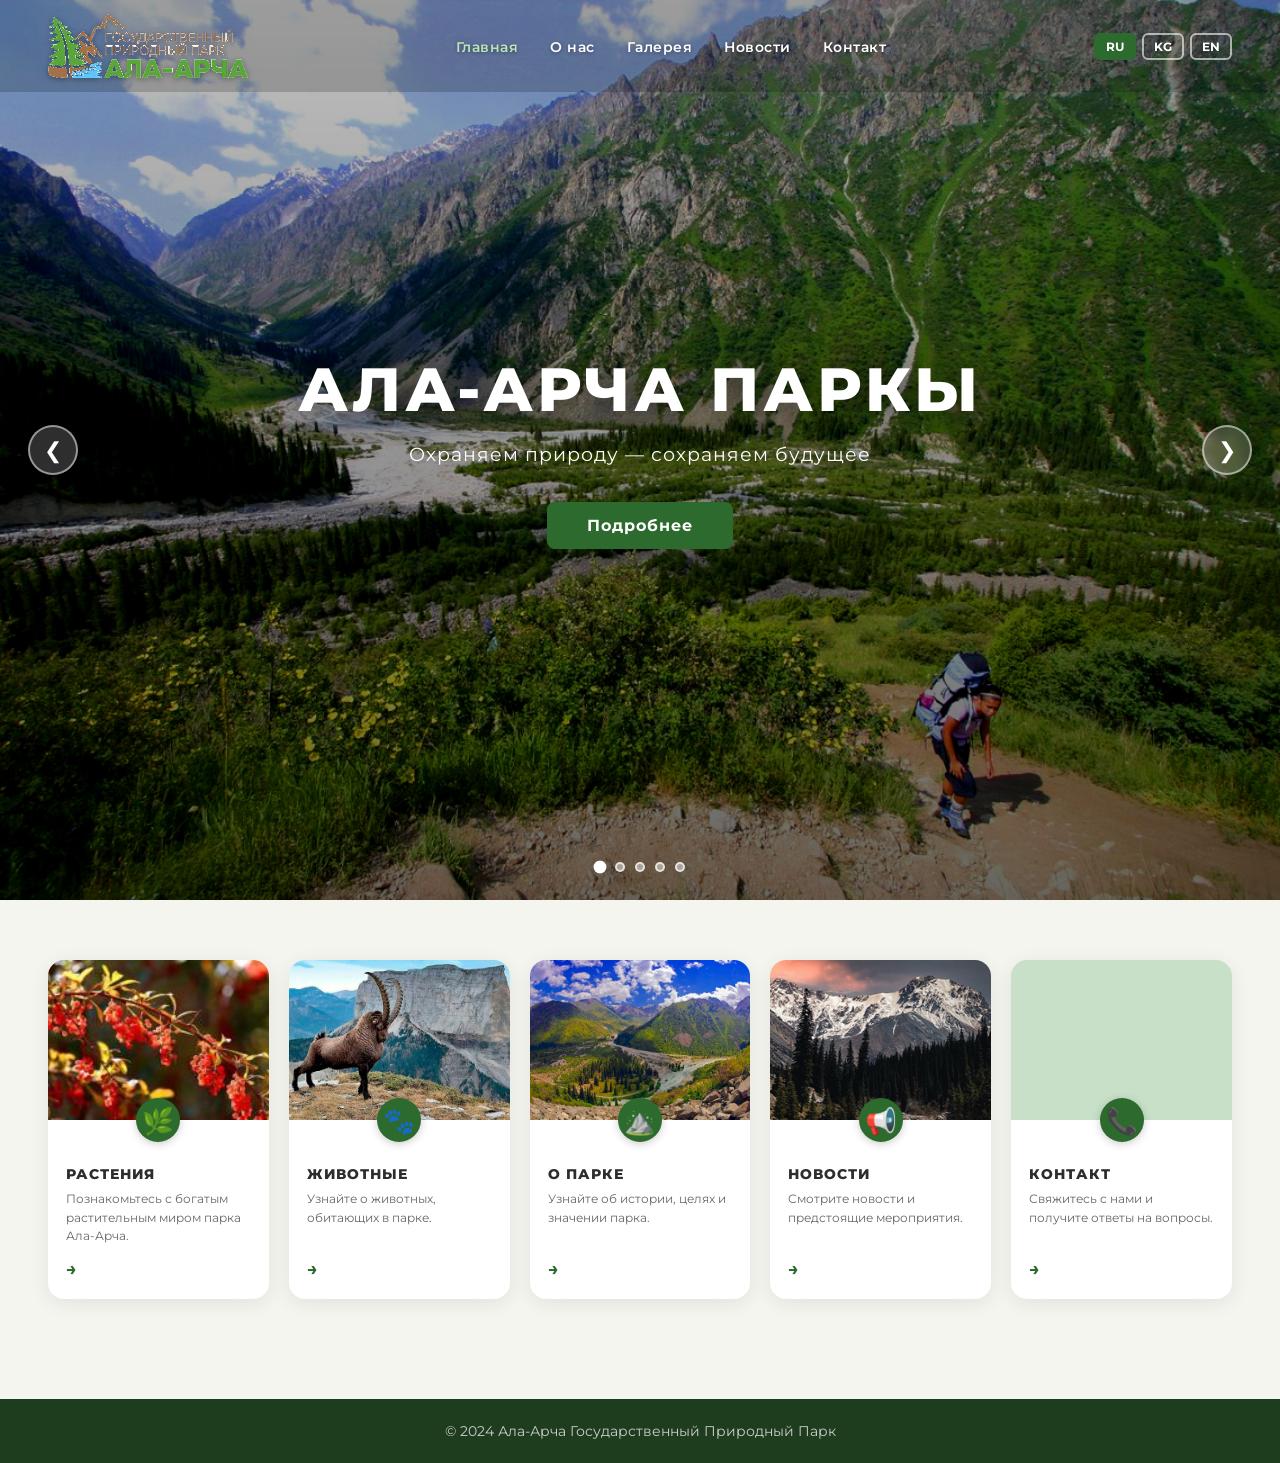
==== commit e5bd24bb: "news info" ====
--- a/index.html
+++ b/index.html
@@ -84,7 +84,7 @@
     </a>
 
     <a href="news.html" class="card">
-      <div class="card-img" style="background-image:url('images/news.jpg')"></div>
+      <div class="card-img" style="background-image:url('images/slide1.jpg')"></div>
       <div class="card-icon">📢</div>
       <div class="card-body">
         <h3 data-i18n="card4_title">ЖАҢЫЛЫКТАР</h3>
--- a/style.css
+++ b/style.css
@@ -955,6 +955,272 @@
 }
 
 /* ===== NEWS PAGE ===== */
+.news-hero {
+  position: relative;
+  height: 380px;
+  background: url('images/slide1.jpg') center/cover no-repeat;
+  display: flex;
+  align-items: center;
+  justify-content: center;
+  text-align: center;
+  margin-top: 0;
+}
+
+.news-hero-overlay {
+  position: absolute;
+  inset: 0;
+  background: linear-gradient(to bottom, rgba(0,0,0,0.3), rgba(0,0,0,0.6));
+}
+
+.news-hero-content {
+  position: relative;
+  z-index: 2;
+  padding-top: 70px;
+  color: #fff;
+}
+
+.news-hero-content h1 {
+  font-size: 2.8rem;
+  font-weight: 800;
+  letter-spacing: 3px;
+  text-shadow: 0 2px 16px rgba(0,0,0,0.5);
+  margin-bottom: 10px;
+}
+
+.news-hero-content p {
+  font-size: 1rem;
+  opacity: 0.88;
+}
+
+.news-page-section {
+  padding: 60px 48px 80px;
+  background: #f5f5f0;
+}
+
+.news-page-container {
+  max-width: 860px;
+  margin: 0 auto;
+  display: flex;
+  flex-direction: column;
+  gap: 32px;
+}
+
+/* Article card */
+.news-article {
+  background: #fff;
+  border-radius: 16px;
+  padding: 32px 36px;
+  box-shadow: 0 4px 16px rgba(0,0,0,0.07);
+  border-left: 5px solid #2d6a2d;
+  transition: transform 0.2s, box-shadow 0.2s;
+}
+
+.news-article:hover {
+  transform: translateY(-3px);
+  box-shadow: 0 8px 28px rgba(0,0,0,0.11);
+}
+
+.news-article.featured {
+  border-left-color: #f9a825;
+  background: linear-gradient(135deg, #fff 80%, #fffde7);
+}
+
+.news-article-header {
+  display: flex;
+  align-items: center;
+  gap: 12px;
+  margin-bottom: 14px;
+}
+
+.news-tag {
+  font-size: 0.75rem;
+  font-weight: 700;
+  padding: 4px 12px;
+  border-radius: 20px;
+  letter-spacing: 0.5px;
+}
+
+.news-tag.hot          { background: #fdecea; color: #c62828; }
+.news-tag.ecology      { background: #e8f5e8; color: #2d6a2d; }
+.news-tag.infrastructure{ background: #e3f2fd; color: #1565c0; }
+.news-tag.event        { background: #fff8e1; color: #e65100; }
+.news-tag.finance      { background: #f3e5f5; color: #6a1b9a; }
+.news-tag.international{ background: #e0f7fa; color: #00695c; }
+
+.news-date-label {
+  font-size: 0.78rem;
+  color: #999;
+  font-weight: 600;
+  margin-left: auto;
+}
+
+.news-article-title {
+  font-size: 1.15rem;
+  font-weight: 800;
+  color: #1e3d1e;
+  margin-bottom: 14px;
+  line-height: 1.4;
+}
+
+.news-article p {
+  font-size: 0.93rem;
+  line-height: 1.8;
+  color: #444;
+  margin-bottom: 12px;
+}
+
+.news-article p:last-child { margin-bottom: 0; }
+.news-article strong { color: #2d6a2d; }
+
+/* Highlights list */
+.news-highlights {
+  background: #f9fdf9;
+  border-radius: 10px;
+  padding: 16px 20px;
+  margin: 14px 0;
+}
+
+.news-highlights h4 {
+  font-size: 0.85rem;
+  font-weight: 700;
+  color: #2d6a2d;
+  margin-bottom: 10px;
+}
+
+.news-highlights ul {
+  padding-left: 18px;
+  display: flex;
+  flex-direction: column;
+  gap: 6px;
+}
+
+.news-highlights li {
+  font-size: 0.88rem;
+  color: #444;
+  line-height: 1.6;
+}
+
+/* Note */
+.news-note {
+  display: flex;
+  gap: 12px;
+  align-items: flex-start;
+  background: #fff8e1;
+  border-radius: 10px;
+  padding: 14px 18px;
+  margin-top: 14px;
+  border-left: 4px solid #f9a825;
+}
+
+.news-note span { font-size: 1.3rem; flex-shrink: 0; }
+.news-note p { margin: 0; font-size: 0.88rem; color: #555; }
+
+/* Progress */
+.news-progress {
+  display: flex;
+  flex-direction: column;
+  gap: 10px;
+  margin: 16px 0;
+}
+
+.progress-item {
+  display: flex;
+  gap: 14px;
+  align-items: flex-start;
+  border-radius: 10px;
+  padding: 14px 18px;
+}
+
+.progress-item.done    { background: #e8f5e8; }
+.progress-item.current { background: #e3f2fd; }
+
+.progress-icon { font-size: 1.4rem; flex-shrink: 0; }
+
+.progress-item strong { display: block; font-size: 0.9rem; color: #2d2d2d; margin-bottom: 4px; }
+.progress-item p { font-size: 0.85rem; color: #555; margin: 0; }
+
+/* Cable car stats */
+.news-cable-stats {
+  display: grid;
+  grid-template-columns: repeat(4, 1fr);
+  gap: 14px;
+  margin: 20px 0;
+}
+
+.cable-stat {
+  background: #fff8e1;
+  border-radius: 12px;
+  padding: 16px;
+  text-align: center;
+}
+
+.cable-stat-num {
+  font-size: 1.5rem;
+  font-weight: 800;
+  color: #e65100;
+}
+
+.cable-stat-label {
+  font-size: 0.75rem;
+  color: #666;
+  margin-top: 4px;
+}
+
+/* Summary block */
+.news-summary {
+  background: #1e3d1e;
+  border-radius: 16px;
+  padding: 32px 36px;
+  color: #fff;
+}
+
+.news-summary h3 {
+  font-size: 1.1rem;
+  font-weight: 800;
+  margin-bottom: 24px;
+  letter-spacing: 0.5px;
+}
+
+.news-summary-grid {
+  display: flex;
+  flex-direction: column;
+  gap: 16px;
+}
+
+.summary-item {
+  display: flex;
+  gap: 16px;
+  align-items: flex-start;
+}
+
+.summary-num {
+  width: 36px;
+  height: 36px;
+  background: #2d6a2d;
+  border-radius: 50%;
+  display: flex;
+  align-items: center;
+  justify-content: center;
+  font-weight: 800;
+  font-size: 1rem;
+  flex-shrink: 0;
+}
+
+.summary-item strong {
+  display: block;
+  font-size: 0.95rem;
+  margin-bottom: 4px;
+  color: #b8e6b8;
+}
+
+.summary-item p {
+  font-size: 0.85rem;
+  color: rgba(255,255,255,0.75);
+  margin: 0;
+  line-height: 1.5;
+}
+
+/* Old news section styles kept for compatibility */
 .news-section {
   padding: 60px 48px;
   max-width: 1100px;
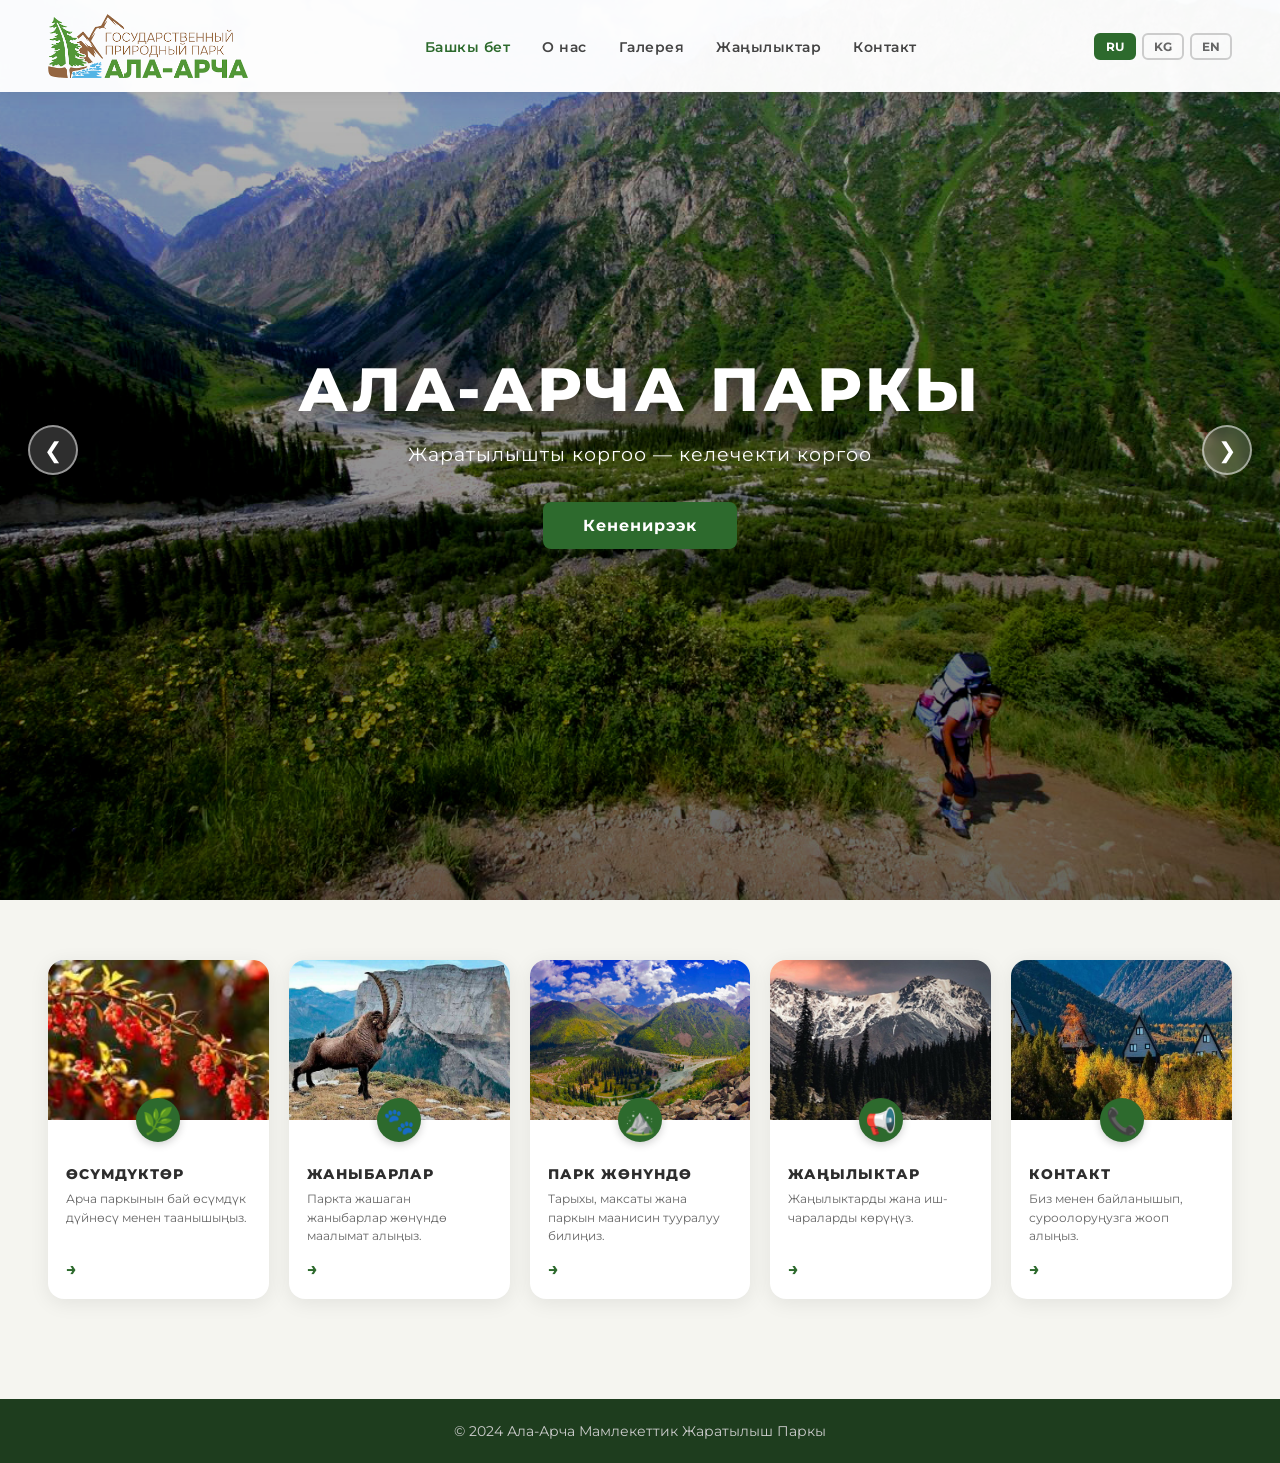
==== commit eece7c44: "contact" ====
--- a/index.html
+++ b/index.html
@@ -94,7 +94,7 @@
     </a>
 
     <a href="contact.html" class="card">
-      <div class="card-img" style="background-image:url('images/contact.jpg')"></div>
+      <div class="card-img" style="background-image:url('images/slide5.jpg')"></div>
       <div class="card-icon">📞</div>
       <div class="card-body">
         <h3 data-i18n="card5_title">КОНТАКТ</h3>
--- a/style.css
+++ b/style.css
@@ -1271,6 +1271,212 @@
 }
 
 /* ===== CONTACT PAGE ===== */
+
+.contact-hero {
+  position: relative;
+  height: 360px;
+  background: url('images/slide4.jpg') center/cover no-repeat;
+  display: flex;
+  align-items: center;
+  justify-content: center;
+  text-align: center;
+  margin-top: 0;
+}
+
+.contact-hero-overlay {
+  position: absolute;
+  inset: 0;
+  background: linear-gradient(to bottom, rgba(0,0,0,0.3), rgba(0,0,0,0.6));
+}
+
+.contact-hero-content {
+  position: relative;
+  z-index: 2;
+  padding-top: 70px;
+  color: #fff;
+}
+
+.contact-hero-content h1 {
+  font-size: 2.8rem;
+  font-weight: 800;
+  letter-spacing: 3px;
+  text-shadow: 0 2px 16px rgba(0,0,0,0.5);
+  margin-bottom: 10px;
+}
+
+.contact-hero-content p {
+  font-size: 1rem;
+  opacity: 0.88;
+}
+
+.contact-page-section {
+  padding: 60px 48px 80px;
+  background: #f5f5f0;
+}
+
+.contact-page-container {
+  max-width: 1000px;
+  margin: 0 auto;
+  display: flex;
+  flex-direction: column;
+  gap: 40px;
+}
+
+/* Info cards row */
+.contact-cards-row {
+  display: grid;
+  grid-template-columns: repeat(4, 1fr);
+  gap: 20px;
+}
+
+.contact-info-card {
+  background: #fff;
+  border-radius: 16px;
+  padding: 28px 22px;
+  text-align: center;
+  box-shadow: 0 4px 16px rgba(0,0,0,0.07);
+  transition: transform 0.2s;
+}
+
+.contact-info-card:hover {
+  transform: translateY(-4px);
+}
+
+.contact-info-card.highlight {
+  border-top: 4px solid #2d6a2d;
+}
+
+.contact-info-icon {
+  font-size: 2.2rem;
+  margin-bottom: 12px;
+}
+
+.contact-info-card h3 {
+  font-size: 0.85rem;
+  font-weight: 800;
+  color: #2d6a2d;
+  text-transform: uppercase;
+  letter-spacing: 1px;
+  margin-bottom: 10px;
+}
+
+.contact-info-card p {
+  font-size: 0.88rem;
+  color: #555;
+  line-height: 1.7;
+}
+
+.contact-link {
+  display: block;
+  font-size: 1rem;
+  font-weight: 700;
+  color: #2d6a2d;
+  text-decoration: none;
+  word-break: break-all;
+  transition: color 0.2s;
+}
+
+.contact-link:hover {
+  color: #1e4d1e;
+  text-decoration: underline;
+}
+
+/* Map */
+.contact-map {
+  border-radius: 16px;
+  overflow: hidden;
+  box-shadow: 0 4px 20px rgba(0,0,0,0.1);
+}
+
+/* Form */
+.contact-form-wrap {
+  background: #fff;
+  border-radius: 16px;
+  padding: 36px 40px;
+  box-shadow: 0 4px 16px rgba(0,0,0,0.07);
+}
+
+.contact-form-wrap h2 {
+  font-size: 1.4rem;
+  font-weight: 800;
+  color: #2d6a2d;
+  margin-bottom: 28px;
+}
+
+.contact-form {
+  display: flex;
+  flex-direction: column;
+  gap: 18px;
+}
+
+.form-row {
+  display: grid;
+  grid-template-columns: 1fr 1fr;
+  gap: 18px;
+}
+
+.form-group {
+  display: flex;
+  flex-direction: column;
+  gap: 7px;
+}
+
+.form-group label {
+  font-size: 0.82rem;
+  font-weight: 700;
+  color: #444;
+  text-transform: uppercase;
+  letter-spacing: 0.5px;
+}
+
+.form-group input,
+.form-group textarea {
+  padding: 12px 16px;
+  border: 2px solid #e0e0e0;
+  border-radius: 10px;
+  font-size: 0.93rem;
+  font-family: 'Montserrat', sans-serif;
+  color: #333;
+  transition: border-color 0.2s;
+  outline: none;
+  resize: vertical;
+}
+
+.form-group input:focus,
+.form-group textarea:focus {
+  border-color: #2d6a2d;
+}
+
+.form-submit {
+  align-self: flex-start;
+  background: #2d6a2d;
+  color: #fff;
+  border: none;
+  padding: 14px 40px;
+  border-radius: 10px;
+  font-size: 0.95rem;
+  font-weight: 700;
+  font-family: 'Montserrat', sans-serif;
+  cursor: pointer;
+  letter-spacing: 0.5px;
+  transition: background 0.2s, transform 0.2s;
+}
+
+.form-submit:hover {
+  background: #1e4d1e;
+  transform: translateY(-2px);
+}
+
+.form-success {
+  background: #e8f5e8;
+  color: #2d6a2d;
+  border-radius: 10px;
+  padding: 14px 20px;
+  font-size: 0.92rem;
+  font-weight: 600;
+}
+
+/* Old contact section kept */
 .contact-section {
   padding: 60px 48px;
   max-width: 1000px;
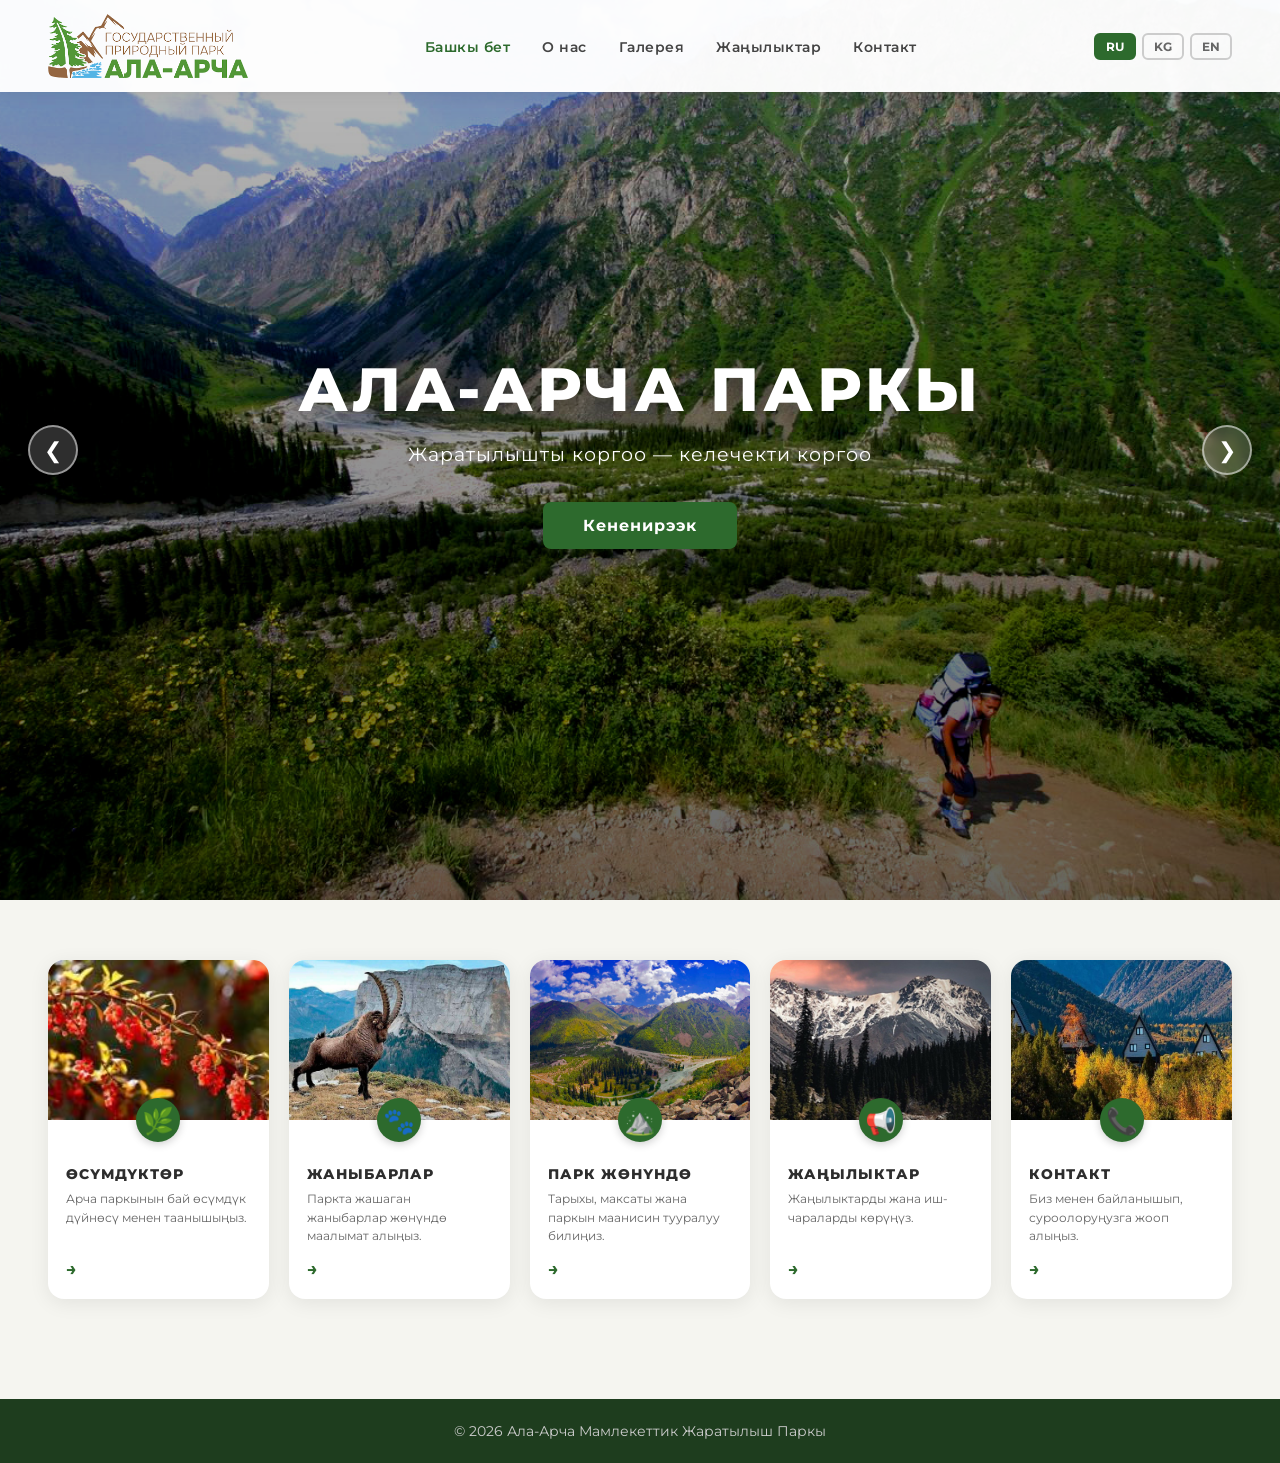
==== commit 31006c57: "2026" ====
--- a/index.html
+++ b/index.html
@@ -107,10 +107,11 @@
 </section>
 
 <footer class="footer">
-  <p data-i18n="footer_text">© 2024 Ала-Арча Мамлекеттик Жаратылыш Паркы</p>
+  <p data-i18n="footer_text">© 2026 Ала-Арча Мамлекеттик Жаратылыш Паркы</p>
 </footer>
 
 <script src="i18n.js"></script>
 <script src="main.js"></script>
 </body>
 </html>
+
